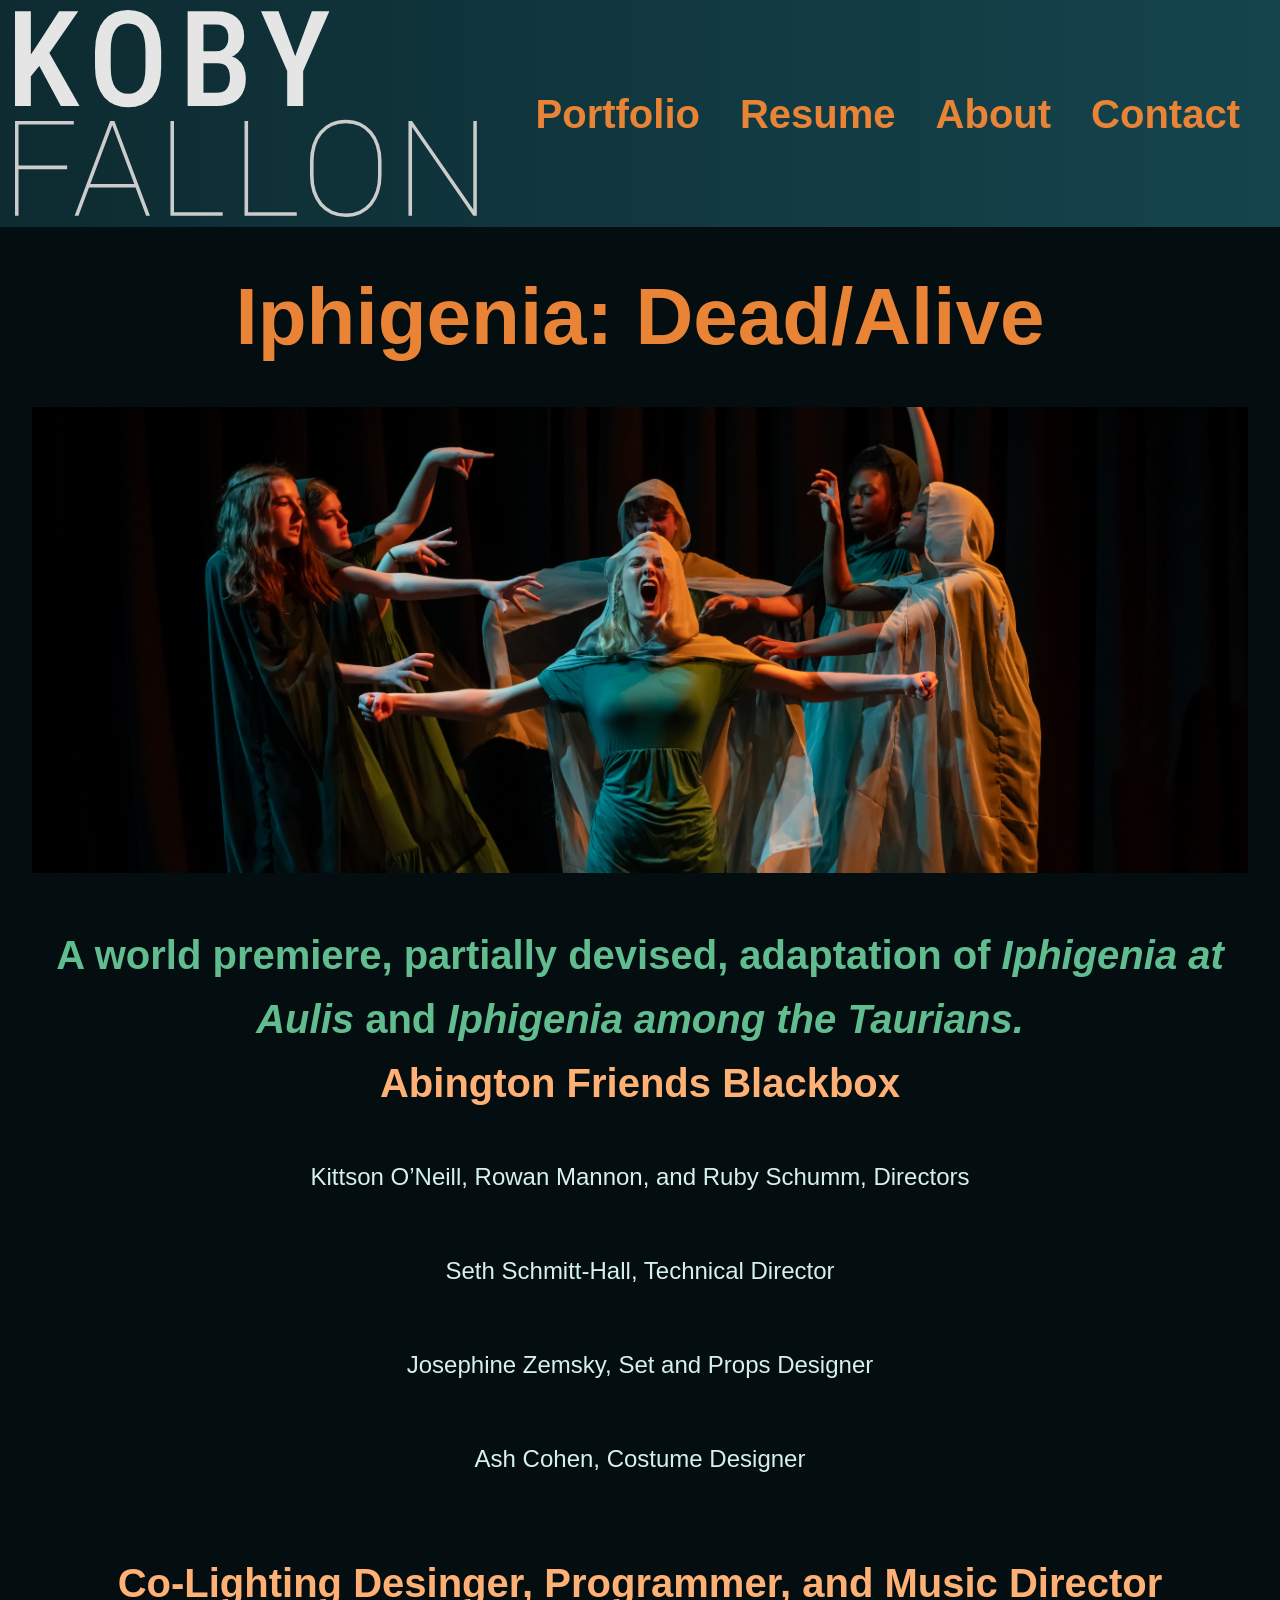
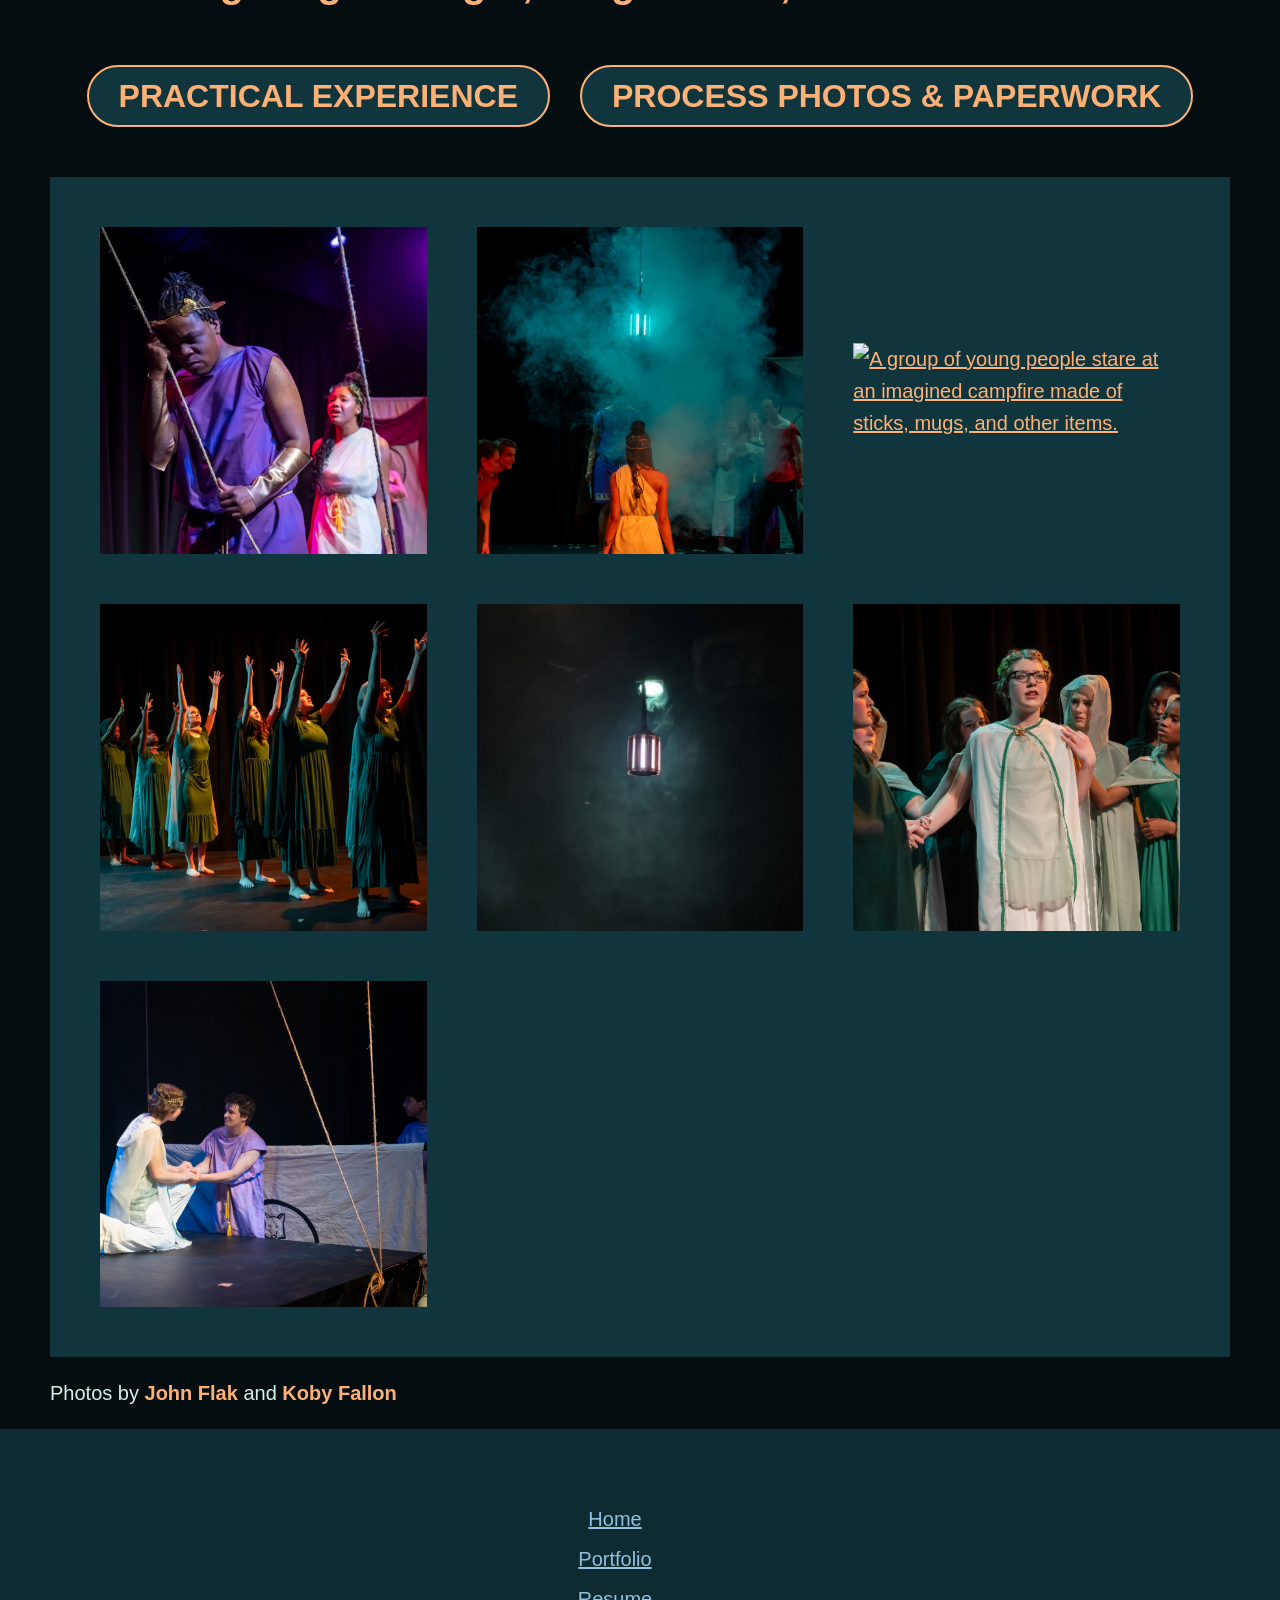
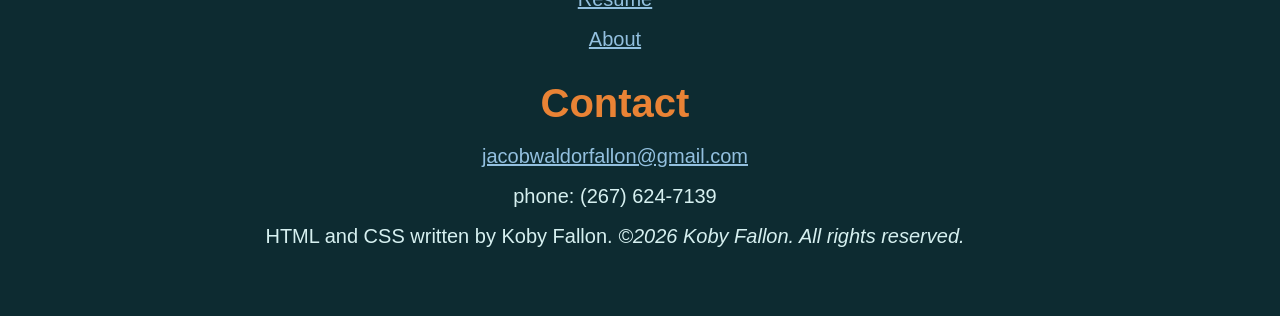
==== PortfolioPages/Iphigenia.html @ 02093ecf "Uploading everything" ====
<!DOCTYPE html>
<html>
    <head>
        <title>Iphigenia: Dead/Alive</title>
        <link href="../CSS/style.css" rel="stylesheet">
    </head>

    <body>
        <header>
            <div>
                <nav class="top-nav-menu">
                    <ul class="Sidebar">
                        <li id="close">
                            <a href="#" id="sidebarclose">
                                <svg xmlns="http://www.w3.org/2000/svg" height="60px" 
                                viewBox="0 -960 960 960" width="60px" fill="#E98335">
                                <path d="m256-200-56-56 224-224-224-224 56-56 224 224 
                                224-224 56 56-224 224 224 224-56 56-224-224-224 224Z"/></svg>
                            </a>
                        </li>
                        <li><a href="../index.html">Home</a></li>
                        <li><a href="../Portfolio.html">Portfolio</a></li>
                        <li><a href="../Resume.html">Resume</a></li>
                        <li><a href="../About.html">About</a></li>
                        <li><a href="../Contact.html">Contact</a></li>
                    </ul>
                    <ul>
                        <li id="logo"><a href="../index.html"><img src="../Content/logo.svg"></a></li>
                        <li class="hideonmobile"><a class="hideonmobile" href="../Portfolio.html">Portfolio</a></li>
                        <li class="hideonmobile"><a href="../Resume.html">Resume</a></li>
                        <li class="hideonmobile"><a href="../About.html">About</a></li>
                        <li class="hideonmobile"><a href="../Contact.html">Contact</a></li>
                        <li class="hideondesktop">
                            <a href="#" id="sidebarmenu" class="hideondesktop">
                                <svg xmlns="http://www.w3.org/2000/svg" 
                                height="55px" viewBox="0 -960 960 960" width="55px" fill="#E98335">
                                <path d="M120-240v-80h720v80H120Zm0-200v-80h720v
                                80H120Zm0-200v-80h720v80H120Z"/></svg>
                            </a>
                        </li>
                    </ul>
                </nav>
            </div>
        </header>
        <main>
            <h1 class="porttext">Iphigenia: <span style="white-space: nowrap;">Dead/Alive</span></h1>
                <img class="banner" src="../Content/Portfolio/Banner/Roar-Iphigenia.jpg" alt="A young person roars with a wide open mouth, surrounded by other young women.">
                <h2 class="porttext">
                    A world premiere, partially devised, adaptation of <em>Iphigenia at Aulis</em> and <em>Iphigenia among the Taurians.</em> <br> <strong> Abington Friends Blackbox</strong>
                </h2>

                    <ul class="no-style porttext">
                        <li>Kittson O’Neill, Rowan Mannon, and Ruby Schumm, Directors</li>
                        <li>Seth Schmitt-Hall, Technical Director</li>
                        <li>Josephine Zemsky, Set and Props Designer</li>
                        <li>Ash Cohen, Costume Designer</li>
                    </ul>
                <h2 class="porttext prole porange">Co-Lighting Desinger, Programmer, and Music Director</h2>
                <div class="skillswrap">
                    <h3 id=skills class="infbutton">Practical Experience</h3>
                    <h3 id="process-photos-b" class="infbutton">Process Photos & Paperwork</h3>
                </div>
                <div id="skillsinfo" class="infpopup">
                    <a href="#" id="closeinfo">
                    <svg xmlns="http://www.w3.org/2000/svg" height="60px" 
                        viewBox="0 -960 960 960" width="60px" fill="#E98335">
                        <path d="m256-200-56-56 224-224-224-224 56-56 224 224 
                        224-224 56 56-224 224 224 224-56 56-224-224-224 224Z"/></svg>
                    </a>
                    <ul>
                        <li>Collaborated with Oliver Peterson (Lighting Designer) to create a new rep plot for the space including specials for this production.</li>
                        <li>Created drawings for the new plot in Vectorworks.</li>
                        <li>Led hang and focus, patching in collaboration with other student technicians.</li>
                        <li>Collaborated with Peterson and Zemsky create an LED practical to show the Gods’ influence in the world of the play.</li>
                        <li>Programmed on ETC Ion XE.</li>
                        <li>Created Magic Sheet on EOS software for ease of programming.</li>
                    </ul>
                </div>    
                <div id="process-photos" class="infpopup">
                    <a href="#" id="closeprocessphoto">
                    <svg xmlns="http://www.w3.org/2000/svg" height="60px" 
                        viewBox="0 -960 960 960" width="60px" fill="#E98335">
                        <path d="m256-200-56-56 224-224-224-224 56-56 224 224 
                        224-224 56 56-224 224 224 224-56 56-224-224-224 224Z"/></svg>
                    </a>
                    <div class="portgridint">
                        <a href="../Content/Portfolio/Iphigenia/LanternProcess.jpg" target="_blank" class="newtabgrid">
                            <img src="../Content/Portfolio/Iphigenia/LanternProcess.jpg">
                        </a>
                        
                        <a href="../Content/Portfolio/Iphigenia/LanternRough.jpg" target="_blank" class="newtabgrid">
                            <img src="../Content/Portfolio/Iphigenia/LanternRough.jpg">
                        </a>
                        
                        <a href="../Content/Portfolio/Iphigenia/MagicSheet.jpg" target="_blank" class="newtabgrid">
                            <img src="../Content/Portfolio/Iphigenia/MagicSheet.jpg">
                        </a>
                        
                        <a href="../Content/Portfolio/Iphigenia/BB_Plot_v2026.jpg" target="_blank" class="newtabgrid">
                            <img src="../Content/Portfolio/Iphigenia/BB_Plot_v2026.jpg">
                        </a>
                    </div>
                </div>
                
                <section class="portgridint">
                    <a href="../Content/Aggamemnon Iphigenia.jpg" target="_blank" class="linkgrid">
                        <img src="../Content/Portfolio/Iphigenia/Aggamemnon Iphigenia.jpg" alt="A man stares off to our right, leaning on a rope. a young woman behind him looks at him">
                    </a>

                    <a href="../Content/Atmospherics Iphigenia.jpg" target="_blank" class="linkgrid">
                        <img src="../Content/Portfolio/Iphigenia/Atmospherics Iphigenia.jpg" alt="A green lantern hangs in a fog of smoke. A young woman bathed in amber light kneels, looking away from us up at the lantern.">
                    </a>
                    
                    <a href="../Content/Campfire Iphigenia.jpg" target="_blank" class="linkgrid">
                        <img src="../Content/Portfolio/Iphigenia/campfire Iphigenia.jpg" alt="A group of young people stare at an imagined campfire made of sticks, mugs, and other items.">
                    </a>

                    <a href="../Content/Ritual Iphigenia.jpg" target="_blank" class="linkgrid">
                        <img src="../Content/Portfolio/Iphigenia/Ritual Iphigenia.jpg" alt="Women in green robes stand in a diagonal line from the back left to the front right. Their arms are raised and they are surrounded by amber light.">
                    </a>

                    <a href="../Content/Lantern Closeup.jpg" target="_blank" class="linkgrid">
                        <img src="../Content/Portfolio/Iphigenia/Lantern Closeup.jpg" alt="A glowing white lantern hangs in fog turned green by a spotlight above and hehind the lantern.">
                    </a>

                    <a href="../Content/Priestess Iphigenia.jpg" target="_blank" class="linkgrid">
                        <img src="../Content/Portfolio/Iphigenia/Priestess Iphigenia.jpg" alt="A young woman in a white robe stares at our upper right. She is surrounded by oither women in green robes who look at her.">
                    </a>

                    <a href="../Content/Sail Away Iphigenia.jpg" target="_blank" class="linkgrid">
                        <img src="../Content/Portfolio/Iphigenia/Sail Away Iphigenia.jpg" alt="A young man in a purple robe is centered, he holds the hands of a woman in a white robe. Another man prepares to raise a white sail on the right.">
                    </a>

                </section>
                <p class="portphotos">Photos by <strong>John Flak</strong> and <strong>Koby Fallon</strong></p>
            
        </main>
        <footer>
            <nav>
                <ul class="footnav">
                    <li><a class="blue" href="index.html">Home</a></li>
                    <li><a class="blue" href="Portfolio.html">Portfolio</a></li>
                    <li><a class="blue" href="Resume.html">Resume</a></li>
                    <li><a class="blue" href="About.html">About</a></li>
                </ul>
            </nav>

            <section>
                <h2 class="orange foot-h2">Contact</h2>
                    <p>
                        <a class=blue href="mailto:jacobwaldorfallon@gmail.com">jacobwaldorfallon@gmail.com</a>
                    </p>

                    <p>phone: (267) 624-7139</p>

            </section>

            <section>
                <p>HTML and CSS written by Koby Fallon. <em>©2026 Koby Fallon. All rights reserved.</em></p>
            </section>
        </footer>     
         
    </body>
    <script>
        document.getElementById("skills").onclick = function() {
                document.querySelector('#skillsinfo').style.display = 'flex'}
        document.getElementById("closeinfo").onclick = function() {
                document.querySelector('#skillsinfo').style.display = 'none'}
        
        document.getElementById("process-photos-b").onclick = function() {
                document.querySelector('#process-photos').style.display = 'flex'}
        document.getElementById("closeprocessphoto").onclick = function() {
                document.querySelector('#process-photos').style.display = 'none'}
    </script>
</html>
---- CSS/style.css ----
/* Global(ish) */
*{
    box-sizing: border-box;
}

body{
    background-color: #040E10;
    font-family: 'Roboto', Arial, sans-serif;
    font-weight:   normal;
    color: #d6f0f0;
    font-size: 1.25rem;
    line-height: 1.6;
    margin:0;
    padding:0;
    
}

img{
    max-inline-size: 100%;
    display:block
}
/* Body Text */
h1{
    color: #E98335;
    font-size: 5rem;
    line-height: 1;
    margin-bottom: 30px;
    padding-inline: 30px;
}

h2{
    color: #61BD8F;
    font-size: 2.5rem;
    line-height: 1;
    padding-inline-start: 40px;
}

h3{
    color: #568CB3;
    line-height: 1.2;
    padding-inline-start: 40px;

}

p{
    padding-inline: 40px;
}

/* Attributes */
strong{
    color: #ffb175;
}

a{
    color: #ffb175
}


a:hover, a:focus-visible{
    color:#568CB3
}

/* sections */
section{
    margin-block: 50px;
}

header{
    /* background-color: #0D2B31; */
    background-image: linear-gradient(to right,#0D2B31, #15444d);

}
/* check out footer later? */
footer{
    text-align: center;
    line-height: 1;
    padding: 50px;
    padding-inline-start: 0;
    background-color: #0D2B31;
    section{
        margin-block: 0px;
    }
}

figcaption{
    font-size: 0.9rem;
    color: #93c1dfbe;
    padding:0;
    margin:0;
}
/* Classes */
.blue {
    color: #93C0DF;
}

a.blue{
    display: block;
}

.orange {
    color: #E98335;
    line-height: 0.5;
}

.portfolio-bg{
    background-color: #0D2B31; 
    margin-inline: 30px;
    padding: 10px
}

.Iphigenia-bg{
    background-image: url(../Content/Roar-Iphigenia.jpg);
    background-size: cover;
    background-position: center;
    padding-block-start: 10px;
    padding-block-end: 750px;
    padding-inline: 50px;
    background-repeat: no-repeat;
    /* max-inline-size: 100%; */
}

.text-shadow{
    padding-inline: 10px;
    background-color: #61bd8f3a; 
    /* #61bd8f4b; */
    display:inline-block 
}


.wrapper{
    margin-inline: auto;
    max-inline-size: 1500px;
    margin-block-end: 60px;
}

.scaling{
    max-inline-size: 500px;
    max-block-size: auto;
}

.two-column{
    display: grid;
    padding-inline: 30px;
    gap: 30px
    
}

.two-one-2-column{
    display: grid;
    padding-inline: 30px;
    gap: 30px
}

.top-nav-menu ul{
   padding: 0px;
   margin: 0;
   width: 100%;
   list-style: none;
   display: flex;
   justify-content: flex-end;
   align-items: center;

}

.top-nav-menu li{
    height: 100%;
}

.top-nav-menu a{
    color:#E98335;
    /* #ffb175 */
    padding: 10px 40px 10px 0px;
    font-weight: bold;
    text-decoration: none;
    font-size: 2.5rem;
    display: flex;
    transition: color 0.25s;
}

.top-nav-menu a:hover, .top-nav-menu a:focus-visible{
    color:#61BD8F
    
}
.top-nav-menu li:first-child{
    margin-right: auto;
}

.top-nav-menu .Sidebar{
    display: none;
    position:fixed;
    top: 0;
    right: 0;
    min-height: 100vh;
    max-width: 250px;
    z-index: 999;
    background-color: #1653617e;
    backdrop-filter: blur(10px);
    flex-direction: column;
    align-items: flex-start;
    justify-content: flex-start;


}

.Sidebar li{
    width: 100%;
    padding-inline-start: 30px;
}

.foot-h2{
    padding-inline-start: 0px;
}

ul.footnav{
  list-style: none;
  padding: 0;
  line-height: 2.5rem;
}

ul.no-style{
    list-style: none;
}

/* Slider */

.slidercontainer{
    width: 700px;
    height: 525px;
    position: relative;
    margin: 0 auto;

}

.slides{
    display: flex;
    flex-direction: row;
    width: 100%;
    height: 100%;

}

.slides img{
    width: 100%;
    height: 100%;
    position:absolute;
    top: 0;
    left: 0;
}

.slide-indicators{
    text-align: center;
    margin: 5px 0;
    
}
.slide-indicators button{
    width: 10px;
    height: 10px;
    padding: 0;
    background: #d6f0f083;
    border: none;
    border-radius: 50%;
    margin: 0 8px;
    cursor: pointer;
    outline: none;
    position: relative;
}
.slide-indicators button::after{
    content: '';
    position: absolute;
    width: 200%;
    height: 200%;
    left: 50%;
    top: 50%;
    transform: translate(-50%, -50%);
}

.slide-indicators button.active{
    background: #e98335ec;
}
/* Contact Page Styling */
.contact-page h2{
    padding-inline: 70px;
    font-size: 4rem;
}

.contact-page p{
    padding-inline: 120px;
    font-size: 3rem;
}

/* portfolio grids */

.portgrid{
    display: grid;
    align-items: center;
    justify-items: center;
    grid-template-columns: repeat(auto-fit, minmax(300px, 1fr));
    margin: 0 300px;
    background-color: #11353c;
    padding: 50px;
    gap: 50px;
    
}

.item{
    height: 300px;
    width: 300px;
    text-align: center;
    border-radius: 8px;
    position: relative;
    display: flex;
    align-items: center;
    justify-content: center;
    text-decoration: none;

}

.portgridint{
    display: grid;
    align-items: center;
    justify-items: center;
    grid-template-columns: repeat(auto-fit, minmax(300px, 1fr));
    margin: 0px 50px 20px;
    background-color: #11353c;
    padding: 50px;
    gap: 50px
}

p.portphotos{
    padding: 0;
    padding-inline: 50px;
}

.item::after{
    content: '';
    position: absolute;
    inset: 0;
    box-shadow: inset 0 0 0 1000px #00000080, #93c1df2d  0 0 20px 5px;
    opacity: 0;
    transition: opacity 0.3s ease;
}

#AFSlogo.item::after{
    box-shadow: inset 0 0 0 1000px #000000b9, #93c1df2d  0 0 20px 5px;

}

.item .bgimg{
    position:absolute;
    top: 0;
    left: 0;
    object-fit: cover;
    z-index: 0;
    width: 100%;
    height: 100%;
}

.item p{
    position: relative;
    z-index: 1;
    color: transparent;
    transition: color 0.3s ease-in;
    font-size: 1.5rem;
}

.item:hover::after {
    opacity: 1;
}

.item:hover p{
    color: #d6f0f0; 
}

.tinyimage{
    width: 400px;
    height: auto;
}

.pdf-wrapper{
    display: flex;
    justify-content: center;
    margin: 50px 0;
}
.resumepdf{
    width: 70%;
    height: 100vh;
}

.resumeh1{
    padding: 50px 30px 50px 30px;
    margin: auto;
    text-align: center;
    font-size: 6rem;
}

.resumedownload{
    text-align: center;
    padding: 10px 20px 10px 20px;
    margin: auto;
    background-color: #11353c;
    color: #E98335;
    border-radius: 1000px;
    text-decoration: none;
    text-transform: uppercase;
    font-weight: bold;
    font-size: 2rem;
    transition: border 0.5s;
    transition: box-shadow 0.2s;
}

a.linkgrid{
    padding:0;
    margin: 0;
}

a.resumedownload:hover{
    box-shadow: #93c1df31 0 0 20px 10px;
    border: #E98335 solid 3px;
    color: #E98335
}

.downloadwrapper{
    display: flex;
    justify-content: center;

}

.porttext{
    margin: 0;
    padding: 0;
    text-align: center;
    align-items: center;
    justify-content: center;
    line-height: 4rem;
}

h1.porttext{
    padding: 50px 50px;
    line-height: 5rem;

}

h2.porttext{
    padding: 50px 30px 30px;
}

ul.porttext{
    padding: 0 30px;
}

.porttext li{
    padding: 0 40px 30px;
    font-size: 1.5rem;
}

.banner{
    margin: auto;
    width: 95%;
}

h2.prole{
    padding: 30px 30px 50px;
}

h2.porange{
    color:#ffb175;
}

.skillswrap{
    display: flex;
    justify-content: center;
    margin: 0 30px 50px;
    gap: 30px;
    flex-wrap: wrap;
}

.skillsinfwrap{
    background-color: #1653617e;
}

.infbutton{
    font-size: 2rem;
    padding: 10px 30px;
    margin: 0;
    background-color: #11353c;
    border-radius: 1000px;
    text-transform: uppercase;
    font-weight: bold;
    color: #ffb175;
    transition: border, box-shadow 0.2s;
    border: 2px solid #ffb175;
    cursor: pointer;
    text-align: center;
}

.infbutton:hover{
    border: 4px solid #ffb175;
    box-shadow: #11353c 0 0 30px 10px;
}

.infpopup{
    padding: 0;
    margin: 50px 100px;
    display: none;
    align-items: center;
    justify-content: center;
    flex-direction: column;
    text-align: center;
    list-style-position: inside;
}

.infpopup a{
    padding: 0;
    margin: 30px 50px 10px;
}

.infpopup ul{
    padding: 0 30px 50px;
    margin: 0;
    font-size: 2rem;
}

a.newtabgrid{
    margin: 0;
    padding: 0;
    transition: all 0.5s;
}

a.newtabgrid:hover{
    box-shadow: #000 0 0 20px 10px;
}

.staticinf{
    padding: 0;
    margin: 0 0 50px 0;
    display: flex;
    align-items: center;
    justify-content: center;
    flex-direction: column;
    list-style-position: inside;
}

.staticinf ul{
    background-color: #1653617e;
    text-align: center;
    padding: 30px;
    color: #ffb175;
}

h3.statichead{
    font-size: 2rem;
    padding: 10px 30px;
    margin: 0;
    background-color: #11353c;
    border-radius: 1000px;
    text-transform: uppercase;
    font-weight: bold;
    color: #ffb175;
    text-align: center;
}

.afsbanner{
    padding: 10px 30px;
    background-color: #fff;
    margin: auto;
    width: 95%;
}

.flexcont{
    display: flex;
    flex-wrap: wrap;
    gap: 30px;
    justify-content: space-between;
}

.headshotwrap{
    flex:1;
    display: flex;
    justify-content: center;
    align-items: center;
    min-width: 400px;
    max-width: 500px;
    align-self: center;
    flex-grow: 1;
}

.headshot{
    width: 300px;
    border: #61BD8F solid 5px;
    object-fit: cover;
    margin: 30px;
    flex-shrink: 0;
}


/* IDs */
#logo{
    padding-inline: 15px;
}

#close li{
    padding: 0;

}

#skillsinfo{
    background-color: #1653617e;
}

#nexttoheadshot{
    width: 50vw;
}


/* Conditional Rules */
@media (width > 800px){
    .two-column{
        grid-template-columns: 1.5fr 1fr;
    }
    .two-one-2-column{
         grid-template-columns: 2fr 1fr;
    }
    .hideOnDesktop li{
        display:none;
    }
}

@media(width < 950px){
    li.hideonmobile {
    display: none !important;
    }
}

@media(width > 950px){
    li.hideondesktop{
        display:none !important
    }
}
/* @media (width > 1670px){ */
    
@media(width < 1000px){
    .portgrid{
        margin: 50px;
    }
    .resumepdf{
        height: 50vh;
    }

    .flexcont{
        justify-content: center;
        text-align: center;
    }

    .aboutp{
        text-align: center;
    }
    
    #nexttoheadshot{
        width: 80vw;
    }
   
}

@media(width < 800px){
    .infpopup{
        margin: 50px 30px;
    }
 
}

@media(width>1000px){
    p.aboutp, p.bottomp{
        font-size: 2rem;
    }

    .aboutp{
        width: 65vw;

    }
    .flexcont{
        justify-content: center;
    }
}
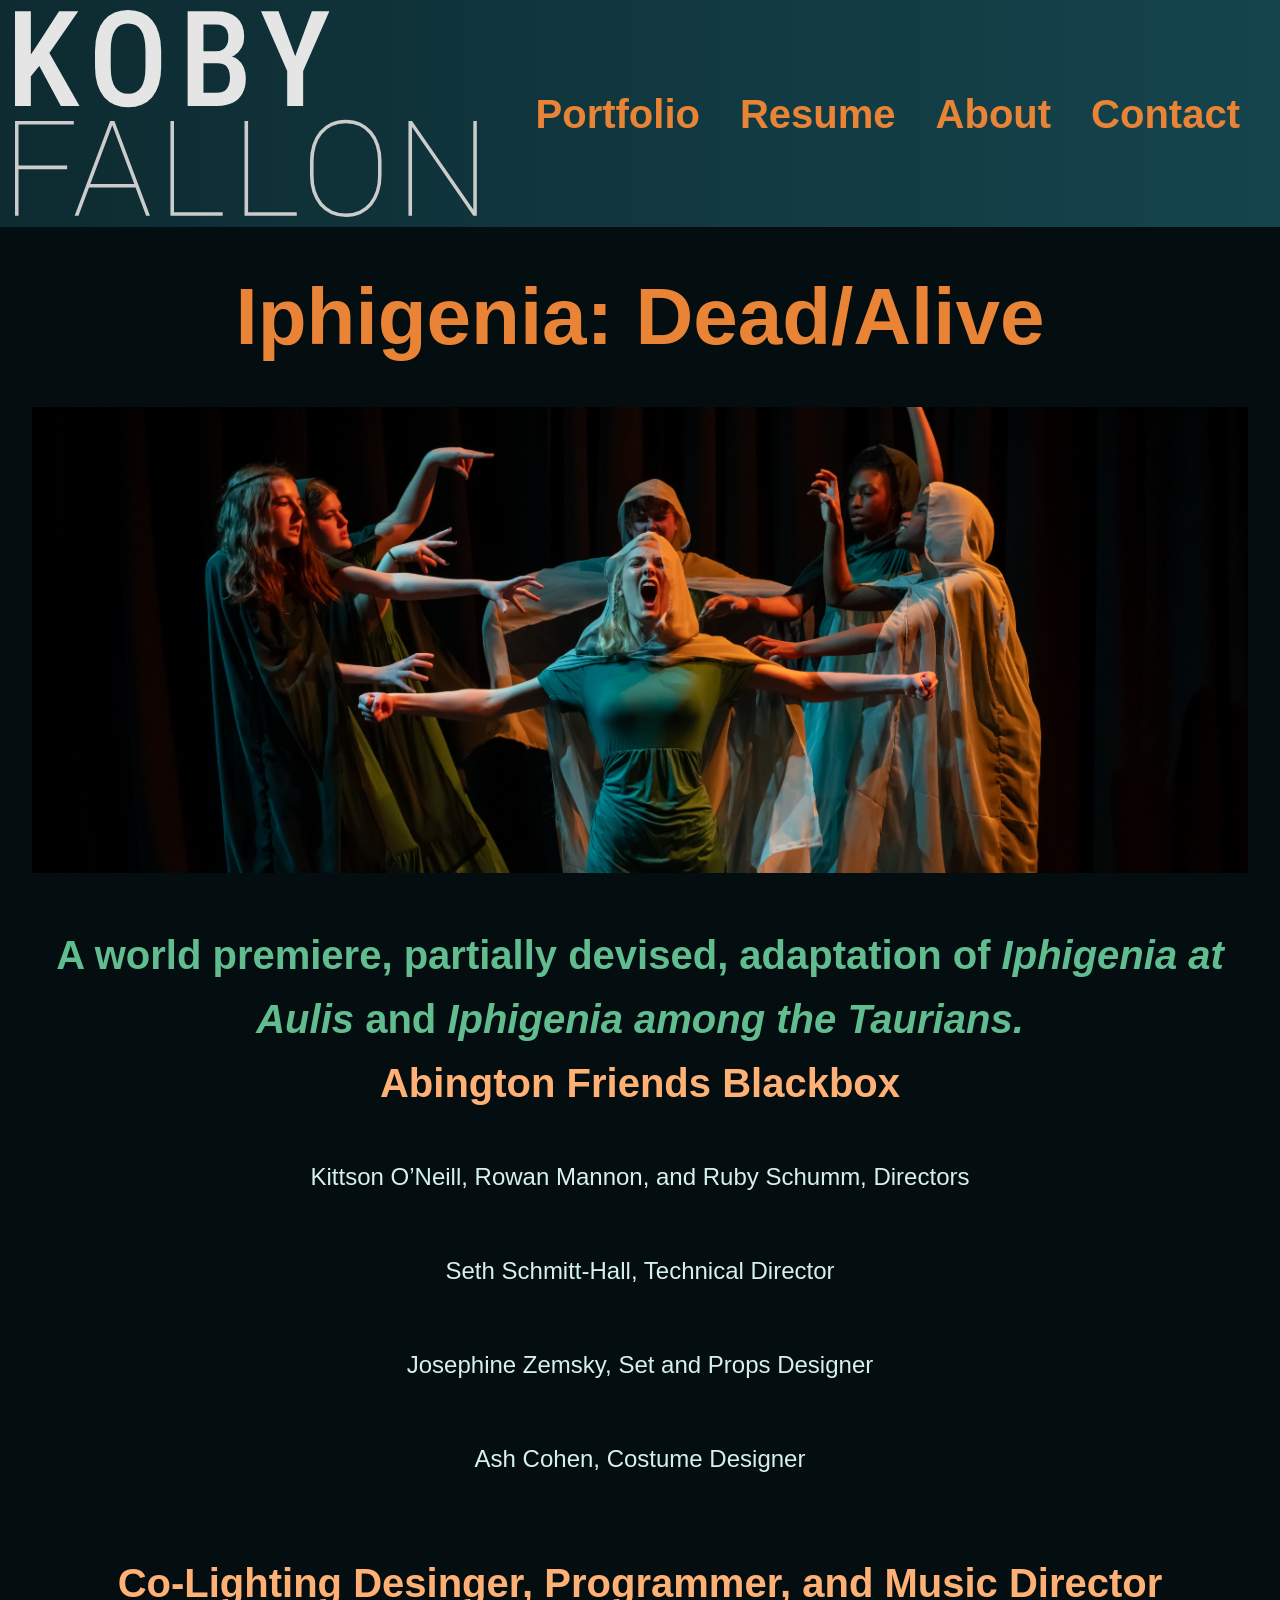
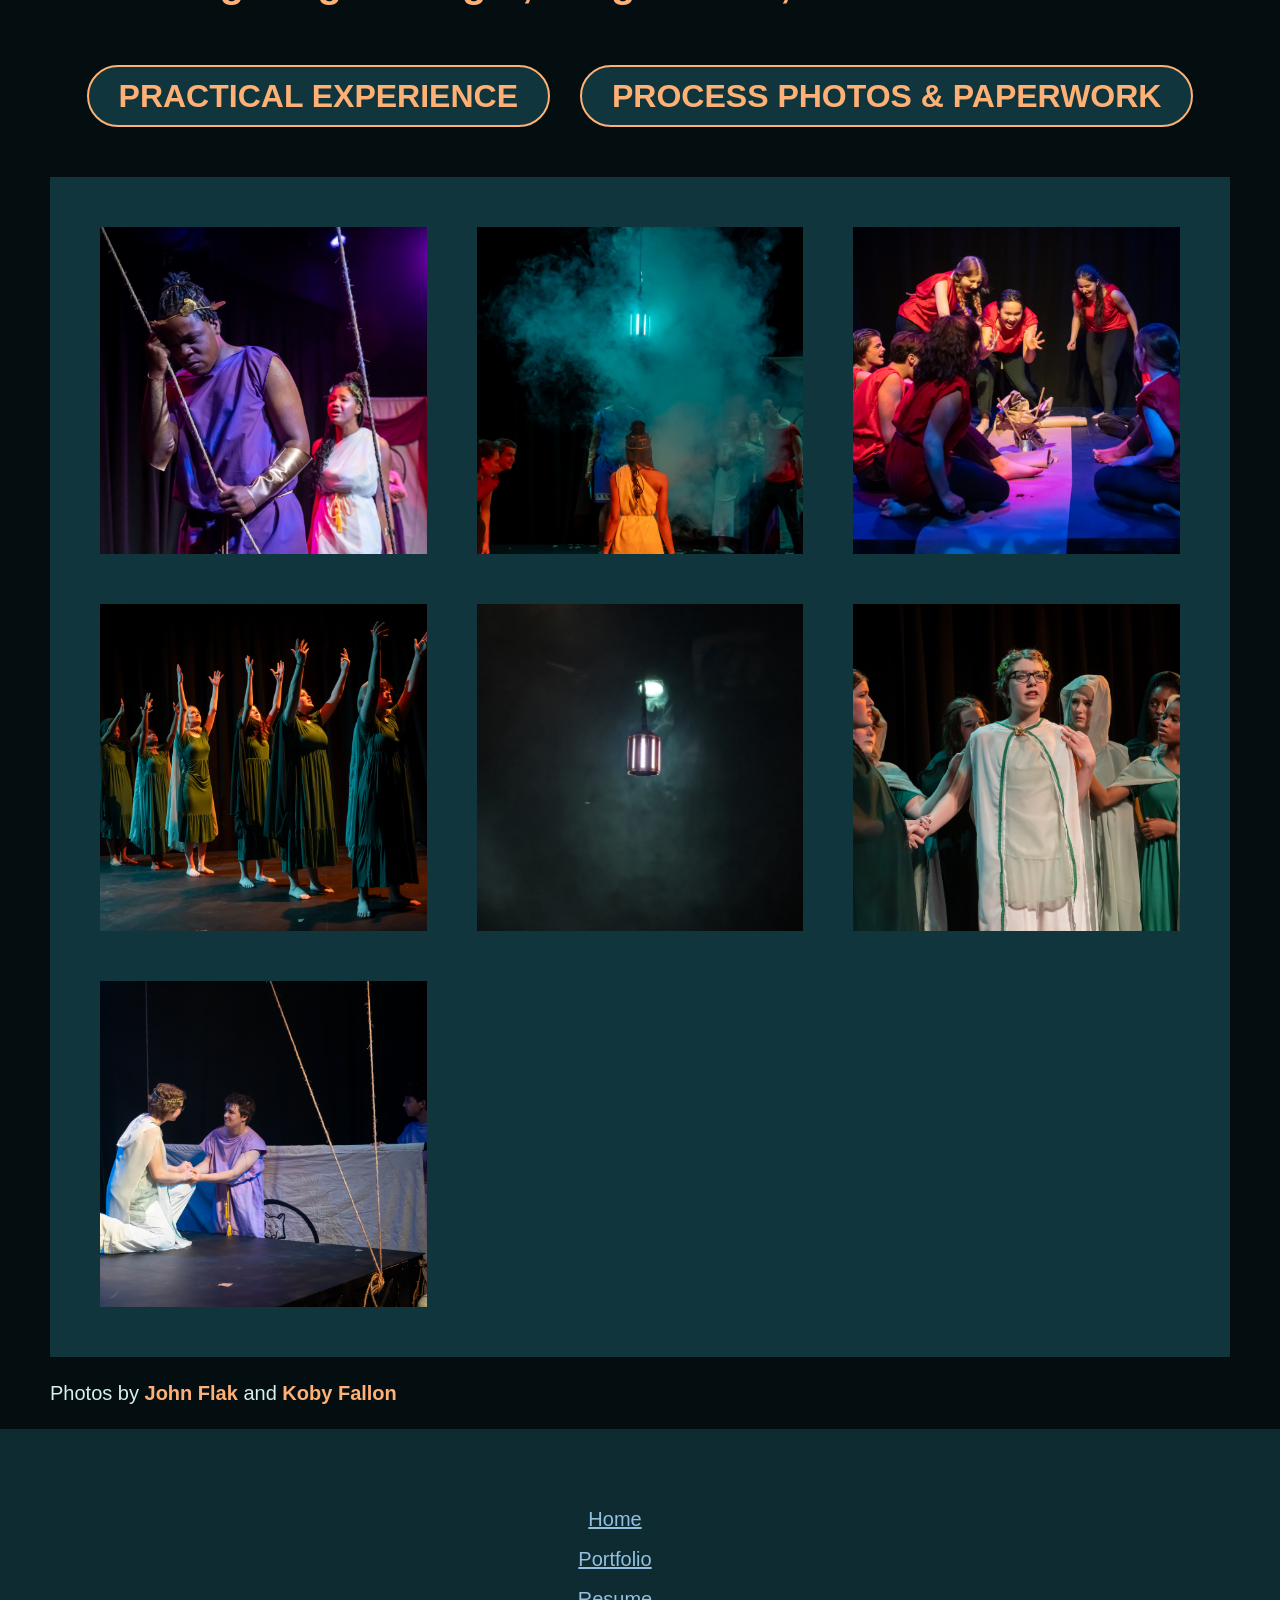
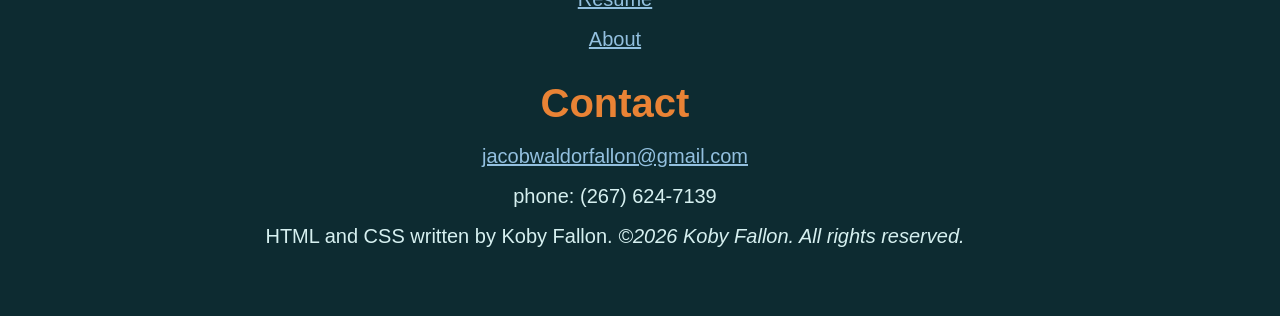
==== commit 2b4eeb80: "Quick Error Fixes" ====
--- a/PortfolioPages/Iphigenia.html
+++ b/PortfolioPages/Iphigenia.html
@@ -112,7 +112,7 @@
                     </a>
                     
                     <a href="../Content/Campfire Iphigenia.jpg" target="_blank" class="linkgrid">
-                        <img src="../Content/Portfolio/Iphigenia/campfire Iphigenia.jpg" alt="A group of young people stare at an imagined campfire made of sticks, mugs, and other items.">
+                        <img src="../Content/Portfolio/Iphigenia/Campfire Iphigenia.jpg" alt="A group of young people stare at an imagined campfire made of sticks, mugs, and other items.">
                     </a>
 
                     <a href="../Content/Ritual Iphigenia.jpg" target="_blank" class="linkgrid">
